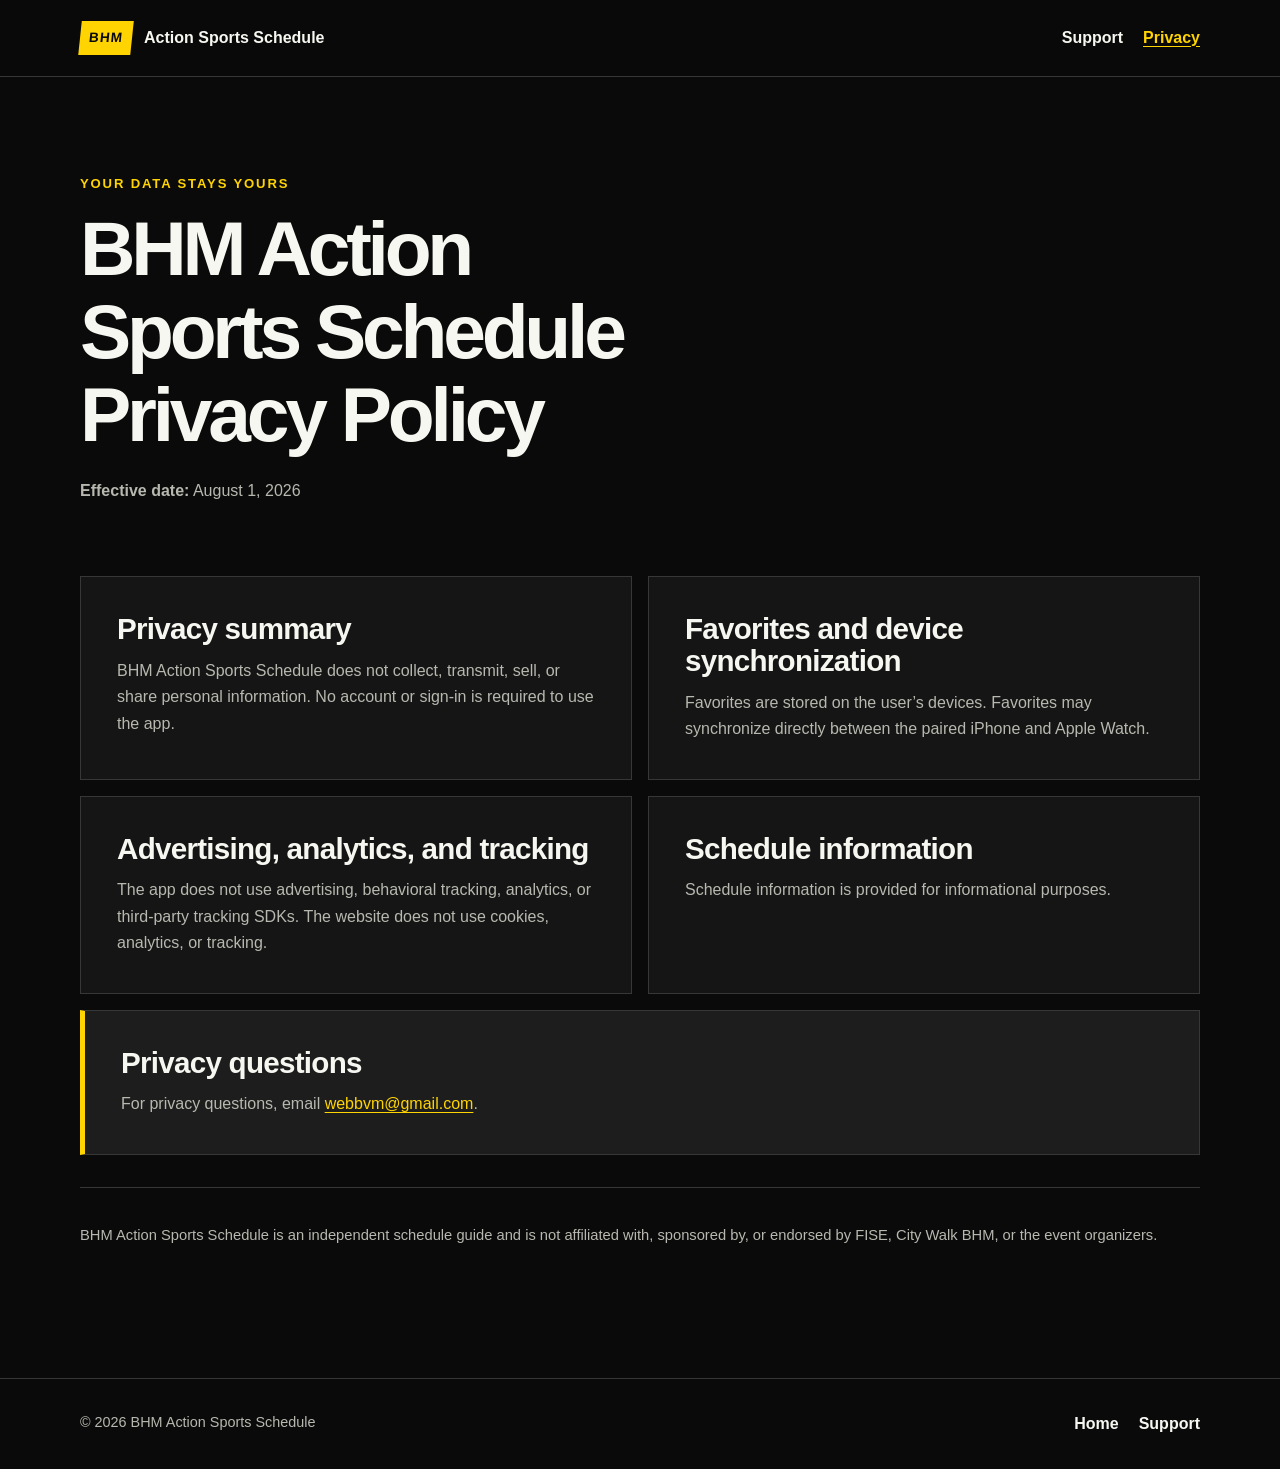
==== privacy/index.html @ 21fb8dbb "Publish support and privacy website" ====
<!doctype html>
<html lang="en">
<head>
  <meta charset="utf-8">
  <meta name="viewport" content="width=device-width, initial-scale=1">
  <meta name="description" content="Privacy policy for the BHM Action Sports Schedule iPhone and Apple Watch app, effective August 1, 2026.">
  <meta name="theme-color" content="#0a0a0a">
  <title>BHM Action Sports Schedule Privacy Policy</title>
  <link rel="stylesheet" href="../styles.css">
</head>
<body>
  <header class="site-header">
    <div class="shell header-inner">
      <a class="brand" href="../">
        <span class="brand-mark" aria-hidden="true">BHM</span>
        <span>Action Sports Schedule</span>
      </a>
      <nav aria-label="Primary navigation">
        <a href="../support/">Support</a>
        <a href="./" aria-current="page">Privacy</a>
      </nav>
    </div>
  </header>

  <main class="shell page-content">
    <header class="page-heading">
      <p class="eyebrow">Your data stays yours</p>
      <h1>BHM Action Sports Schedule Privacy Policy</h1>
      <p class="effective-date"><strong>Effective date:</strong> <time datetime="2026-08-01">August 1, 2026</time></p>
    </header>

    <div class="policy-layout">
      <section class="content-card" aria-labelledby="privacy-summary-title">
        <h2 id="privacy-summary-title">Privacy summary</h2>
        <p>BHM Action Sports Schedule does not collect, transmit, sell, or share personal information. No account or sign-in is required to use the app.</p>
      </section>

      <section class="content-card" aria-labelledby="favorites-title">
        <h2 id="favorites-title">Favorites and device synchronization</h2>
        <p>Favorites are stored on the user&rsquo;s devices. Favorites may synchronize directly between the paired iPhone and Apple Watch.</p>
      </section>

      <section class="content-card" aria-labelledby="tracking-title">
        <h2 id="tracking-title">Advertising, analytics, and tracking</h2>
        <p>The app does not use advertising, behavioral tracking, analytics, or third-party tracking SDKs. The website does not use cookies, analytics, or tracking.</p>
      </section>

      <section class="content-card" aria-labelledby="schedule-title">
        <h2 id="schedule-title">Schedule information</h2>
        <p>Schedule information is provided for informational purposes.</p>
      </section>

      <section class="content-card accent-card" aria-labelledby="privacy-contact-title">
        <h2 id="privacy-contact-title">Privacy questions</h2>
        <p>For privacy questions, email <a href="mailto:webbvm@gmail.com">webbvm@gmail.com</a>.</p>
      </section>
    </div>

    <aside class="disclaimer" aria-label="Independent app disclaimer">
      <p>BHM Action Sports Schedule is an independent schedule guide and is not affiliated with, sponsored by, or endorsed by FISE, City Walk BHM, or the event organizers.</p>
    </aside>
  </main>

  <footer class="site-footer">
    <div class="shell footer-inner">
      <p>&copy; 2026 BHM Action Sports Schedule</p>
      <nav aria-label="Footer navigation">
        <a href="../">Home</a>
        <a href="../support/">Support</a>
      </nav>
    </div>
  </footer>
</body>
</html>
---- styles.css ----
:root {
  color-scheme: dark;
  --black: #0a0a0a;
  --surface: #151515;
  --surface-raised: #1d1d1d;
  --white: #f7f7f2;
  --muted: #b8b8b0;
  --yellow: #ffd400;
  --yellow-soft: #ffe766;
  --border: #373737;
  --max-width: 70rem;
}

* {
  box-sizing: border-box;
}

html {
  font-size: 100%;
  scroll-behavior: smooth;
}

body {
  min-height: 100vh;
  margin: 0;
  background: var(--black);
  color: var(--white);
  font-family: -apple-system, BlinkMacSystemFont, "Segoe UI", Helvetica, Arial, sans-serif;
  font-size: 1rem;
  line-height: 1.65;
}

a {
  color: var(--yellow);
  text-underline-offset: 0.2em;
}

a:hover {
  color: var(--yellow-soft);
}

a:focus-visible {
  outline: 0.2rem solid var(--yellow);
  outline-offset: 0.25rem;
  border-radius: 0.15rem;
}

.shell {
  width: min(calc(100% - 2rem), var(--max-width));
  margin-inline: auto;
}

.site-header {
  border-bottom: 1px solid var(--border);
  background: rgba(10, 10, 10, 0.96);
}

.header-inner,
.footer-inner {
  display: flex;
  align-items: center;
  justify-content: space-between;
  gap: 1.5rem;
}

.header-inner {
  min-height: 4.75rem;
}

.brand {
  display: inline-flex;
  align-items: center;
  gap: 0.75rem;
  color: var(--white);
  font-weight: 750;
  line-height: 1.2;
  text-decoration: none;
}

.brand:hover {
  color: var(--white);
}

.brand-mark {
  display: inline-grid;
  min-width: 3.25rem;
  min-height: 2.15rem;
  place-items: center;
  padding: 0.2rem 0.5rem;
  background: var(--yellow);
  color: var(--black);
  font-size: 0.85rem;
  font-weight: 900;
  letter-spacing: 0.08em;
  transform: skew(-6deg);
}

nav {
  display: flex;
  flex-wrap: wrap;
  gap: 0.35rem 1.25rem;
}

nav a {
  color: var(--white);
  font-weight: 700;
  text-decoration-color: transparent;
}

nav a:hover,
nav a[aria-current="page"] {
  color: var(--yellow);
  text-decoration-color: currentColor;
}

.hero {
  padding-block: clamp(4.5rem, 12vw, 9rem) clamp(3.5rem, 8vw, 6rem);
}

.eyebrow {
  margin: 0 0 0.8rem;
  color: var(--yellow);
  font-size: 0.82rem;
  font-weight: 850;
  letter-spacing: 0.14em;
  text-transform: uppercase;
}

h1,
h2,
p {
  overflow-wrap: break-word;
}

h1,
h2 {
  margin-top: 0;
  line-height: 1.08;
}

h1 {
  max-width: 13ch;
  margin-bottom: 1.35rem;
  font-size: clamp(2.7rem, 9vw, 6rem);
  letter-spacing: -0.055em;
}

h2 {
  margin-bottom: 0.8rem;
  font-size: clamp(1.35rem, 3vw, 1.85rem);
  letter-spacing: -0.025em;
}

.lede {
  max-width: 47rem;
  margin: 0;
  color: var(--muted);
  font-size: clamp(1.1rem, 2.4vw, 1.35rem);
}

.actions {
  display: flex;
  flex-wrap: wrap;
  gap: 0.85rem;
  margin-top: 2.25rem;
}

.button {
  display: inline-flex;
  min-height: 3rem;
  align-items: center;
  justify-content: center;
  padding: 0.65rem 1.15rem;
  border: 2px solid var(--yellow);
  font-weight: 800;
  text-decoration: none;
}

.button-primary {
  background: var(--yellow);
  color: var(--black);
}

.button-primary:hover {
  background: var(--yellow-soft);
  color: var(--black);
}

.button-secondary {
  color: var(--yellow);
}

.button-secondary:hover {
  border-color: var(--yellow-soft);
  color: var(--yellow-soft);
}

.card-grid {
  display: grid;
  grid-template-columns: repeat(3, 1fr);
  gap: 1rem;
  padding-bottom: clamp(4rem, 9vw, 7rem);
}

.card,
.content-card {
  border: 1px solid var(--border);
  background: var(--surface);
}

.card {
  min-height: 15rem;
  padding: clamp(1.25rem, 3vw, 2rem);
}

.card p:last-child,
.content-card p:last-child {
  margin-bottom: 0;
  color: var(--muted);
}

.card-number {
  margin: 0 0 2.5rem;
  color: var(--yellow);
  font-weight: 900;
  letter-spacing: 0.08em;
}

.page-content {
  padding-block: clamp(3.5rem, 8vw, 6rem);
}

.page-heading {
  margin-bottom: clamp(2.5rem, 6vw, 4.5rem);
}

.page-heading h1 {
  font-size: clamp(2.4rem, 7vw, 4.8rem);
}

.effective-date {
  margin: 0;
  color: var(--muted);
}

.content-card {
  margin-bottom: 1rem;
  padding: clamp(1.3rem, 4vw, 2.25rem);
}

.content-card > p:first-of-type {
  margin-top: 0;
}

.accent-card {
  border-left: 0.35rem solid var(--yellow);
  background: var(--surface-raised);
}

.checklist {
  margin: 1.25rem 0 0;
  padding: 0;
  list-style: none;
}

.checklist li {
  position: relative;
  padding: 0.7rem 0 0.7rem 2rem;
  border-top: 1px solid var(--border);
}

.checklist li::before {
  position: absolute;
  left: 0.25rem;
  color: var(--yellow);
  content: "✓";
  font-weight: 900;
}

.policy-layout {
  display: grid;
  grid-template-columns: repeat(2, minmax(0, 1fr));
  gap: 1rem;
}

.policy-layout .content-card {
  margin: 0;
}

.policy-layout .accent-card {
  grid-column: 1 / -1;
}

.disclaimer {
  margin-top: 2rem;
  padding: 1.25rem 0;
  border-top: 1px solid var(--border);
  color: var(--muted);
  font-size: 0.92rem;
}

.site-footer {
  padding-block: 2rem;
  border-top: 1px solid var(--border);
}

.footer-inner {
  align-items: flex-start;
}

.footer-inner > p {
  max-width: 47rem;
  margin: 0;
  color: var(--muted);
  font-size: 0.9rem;
}

@media (max-width: 48rem) {
  .header-inner,
  .footer-inner {
    align-items: flex-start;
    flex-direction: column;
  }

  .header-inner {
    padding-block: 1rem;
  }

  .card-grid,
  .policy-layout {
    grid-template-columns: 1fr;
  }

  .policy-layout .accent-card {
    grid-column: auto;
  }
}

@media (prefers-reduced-motion: reduce) {
  html {
    scroll-behavior: auto;
  }
}
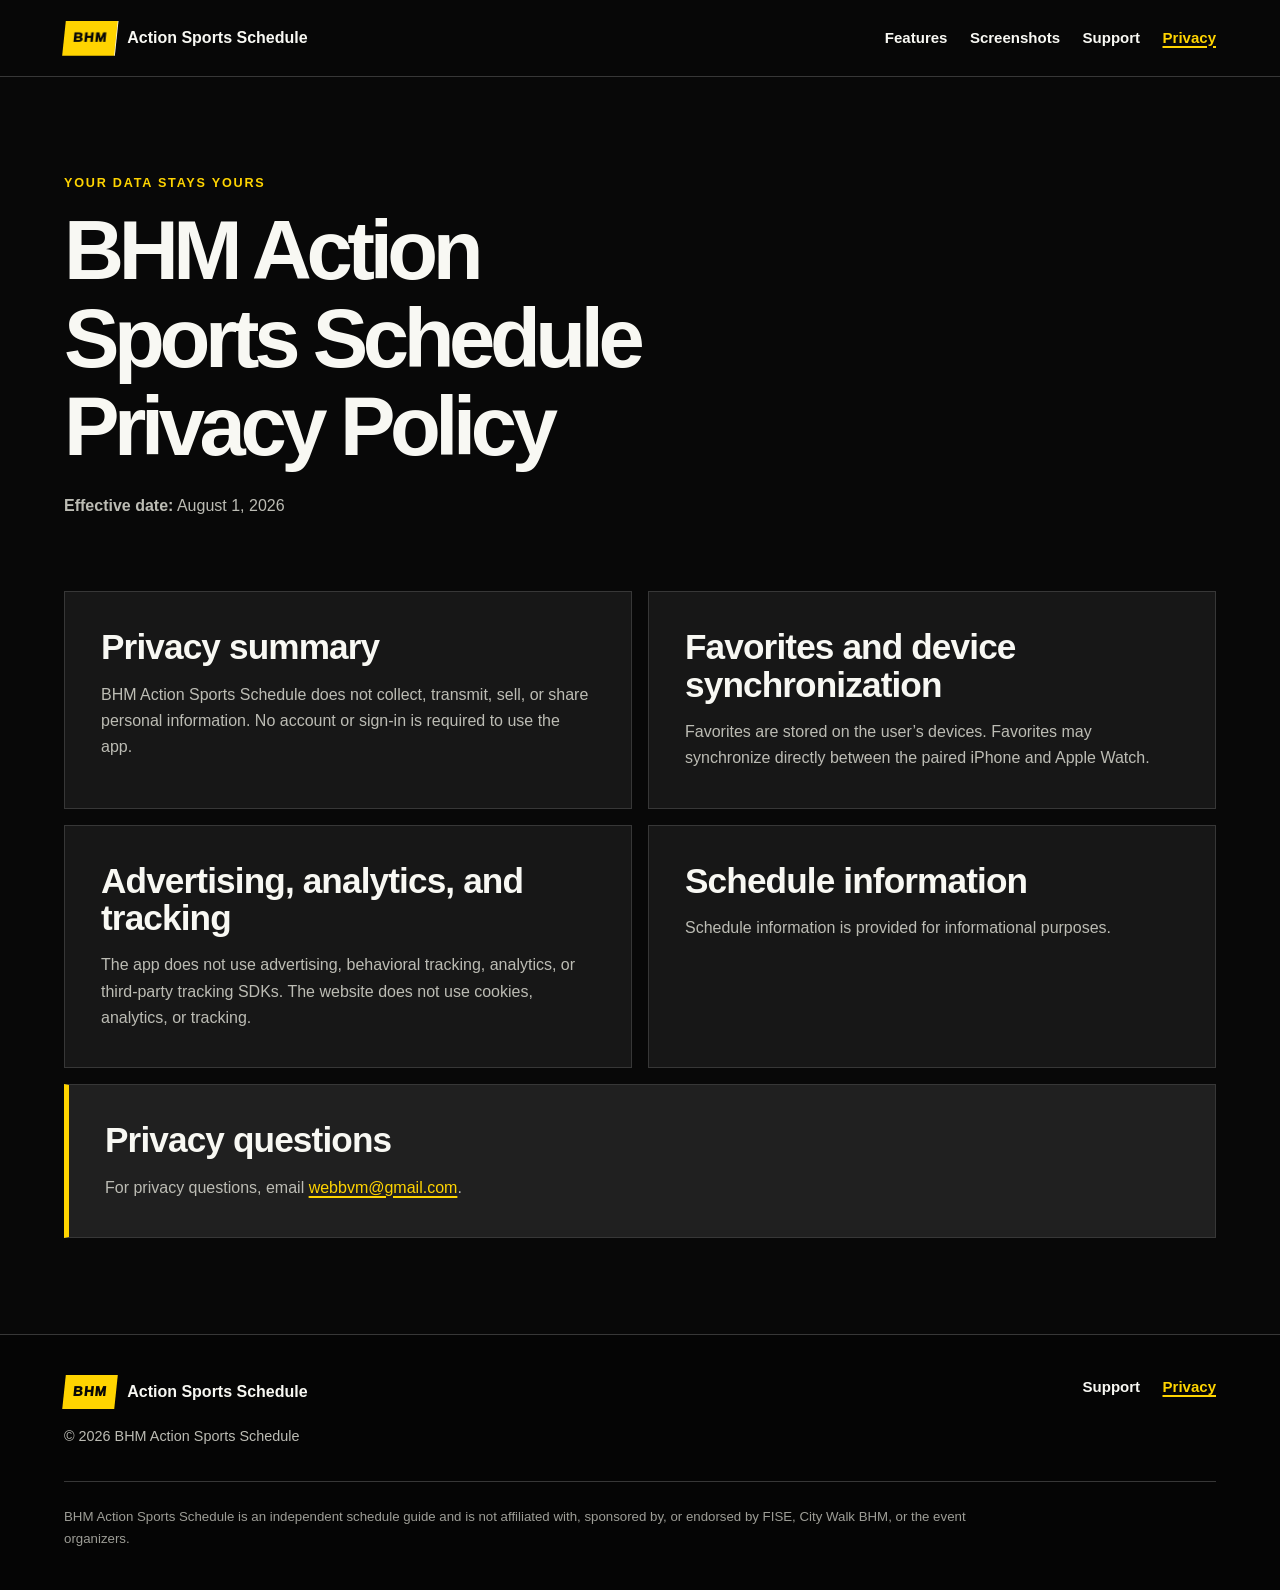
==== commit 2b218f08: "Build BHM app launch landing page" ====
--- a/privacy/index.html
+++ b/privacy/index.html
@@ -4,25 +4,40 @@
   <meta charset="utf-8">
   <meta name="viewport" content="width=device-width, initial-scale=1">
   <meta name="description" content="Privacy policy for the BHM Action Sports Schedule iPhone and Apple Watch app, effective August 1, 2026.">
-  <meta name="theme-color" content="#0a0a0a">
+  <meta name="theme-color" content="#ffd400">
+  <link rel="canonical" href="https://212hog.github.io/bhm-action-sports-schedule-pages/privacy/">
   <title>BHM Action Sports Schedule Privacy Policy</title>
+  <link rel="icon" href="../assets/site-icon.svg" type="image/svg+xml">
   <link rel="stylesheet" href="../styles.css">
 </head>
 <body>
+  <a class="skip-link" href="#main-content">Skip to main content</a>
+
   <header class="site-header">
     <div class="shell header-inner">
-      <a class="brand" href="../">
+      <a class="brand" href="../" aria-label="BHM Action Sports Schedule home">
         <span class="brand-mark" aria-hidden="true">BHM</span>
-        <span>Action Sports Schedule</span>
+        <span class="brand-name">Action Sports Schedule</span>
       </a>
-      <nav aria-label="Primary navigation">
+      <nav class="desktop-nav" aria-label="Primary navigation">
+        <a href="../#features">Features</a>
+        <a href="../#screenshots">Screenshots</a>
         <a href="../support/">Support</a>
         <a href="./" aria-current="page">Privacy</a>
       </nav>
+      <details class="mobile-nav">
+        <summary>Menu</summary>
+        <nav aria-label="Mobile navigation">
+          <a href="../#features">Features</a>
+          <a href="../#screenshots">Screenshots</a>
+          <a href="../support/">Support</a>
+          <a href="./" aria-current="page">Privacy</a>
+        </nav>
+      </details>
     </div>
   </header>
 
-  <main class="shell page-content">
+  <main class="shell page-content" id="main-content">
     <header class="page-heading">
       <p class="eyebrow">Your data stays yours</p>
       <h1>BHM Action Sports Schedule Privacy Policy</h1>
@@ -55,19 +70,24 @@
         <p>For privacy questions, email <a href="mailto:webbvm@gmail.com">webbvm@gmail.com</a>.</p>
       </section>
     </div>
-
-    <aside class="disclaimer" aria-label="Independent app disclaimer">
-      <p>BHM Action Sports Schedule is an independent schedule guide and is not affiliated with, sponsored by, or endorsed by FISE, City Walk BHM, or the event organizers.</p>
-    </aside>
   </main>
 
   <footer class="site-footer">
     <div class="shell footer-inner">
-      <p>&copy; 2026 BHM Action Sports Schedule</p>
+      <div>
+        <a class="brand footer-brand" href="../" aria-label="BHM Action Sports Schedule home">
+          <span class="brand-mark" aria-hidden="true">BHM</span>
+          <span class="brand-name">Action Sports Schedule</span>
+        </a>
+        <p class="copyright">&copy; 2026 BHM Action Sports Schedule</p>
+      </div>
       <nav aria-label="Footer navigation">
-        <a href="../">Home</a>
         <a href="../support/">Support</a>
+        <a href="./" aria-current="page">Privacy</a>
       </nav>
+    </div>
+    <div class="shell footer-legal">
+      <p>BHM Action Sports Schedule is an independent schedule guide and is not affiliated with, sponsored by, or endorsed by FISE, City Walk BHM, or the event organizers.</p>
     </div>
   </footer>
 </body>
--- a/styles.css
+++ b/styles.css
@@ -1,14 +1,18 @@
 :root {
   color-scheme: dark;
-  --black: #0a0a0a;
-  --surface: #151515;
-  --surface-raised: #1d1d1d;
-  --white: #f7f7f2;
-  --muted: #b8b8b0;
+  --black: #080808;
+  --black-soft: #101010;
+  --surface: #171717;
+  --surface-raised: #202020;
+  --white: #f8f8f3;
+  --muted: #bcbcb4;
   --yellow: #ffd400;
-  --yellow-soft: #ffe766;
+  --yellow-soft: #ffe45c;
+  --yellow-deep: #e6bd00;
   --border: #373737;
-  --max-width: 70rem;
+  --border-strong: #525252;
+  --max-width: 72rem;
+  --wide-width: 80rem;
 }
 
 * {
@@ -18,41 +22,77 @@
 html {
   font-size: 100%;
   scroll-behavior: smooth;
+  scroll-padding-top: 6rem;
 }
 
 body {
+  min-width: 20rem;
   min-height: 100vh;
   margin: 0;
+  overflow-x: hidden;
   background: var(--black);
   color: var(--white);
   font-family: -apple-system, BlinkMacSystemFont, "Segoe UI", Helvetica, Arial, sans-serif;
   font-size: 1rem;
   line-height: 1.65;
+  text-rendering: optimizeLegibility;
+}
+
+img {
+  display: block;
+  max-width: 100%;
+  height: auto;
 }
 
 a {
   color: var(--yellow);
   text-underline-offset: 0.2em;
+  text-decoration-thickness: 0.1em;
 }
 
 a:hover {
   color: var(--yellow-soft);
 }
 
-a:focus-visible {
+a:focus-visible,
+summary:focus-visible {
   outline: 0.2rem solid var(--yellow);
   outline-offset: 0.25rem;
   border-radius: 0.15rem;
 }
 
+.skip-link {
+  position: fixed;
+  z-index: 1000;
+  top: 0.75rem;
+  left: 0.75rem;
+  padding: 0.65rem 1rem;
+  background: var(--yellow);
+  color: var(--black);
+  font-weight: 850;
+  transform: translateY(-200%);
+}
+
+.skip-link:focus {
+  color: var(--black);
+  transform: translateY(0);
+}
+
 .shell {
   width: min(calc(100% - 2rem), var(--max-width));
   margin-inline: auto;
 }
 
+.shell-wide {
+  width: min(calc(100% - 2rem), var(--wide-width));
+}
+
 .site-header {
+  position: sticky;
+  z-index: 100;
+  top: 0;
   border-bottom: 1px solid var(--border);
-  background: rgba(10, 10, 10, 0.96);
+  background: rgba(8, 8, 8, 0.96);
 }
 
 .header-inner,
@@ -64,16 +104,18 @@
 }
 
 .header-inner {
+  position: relative;
   min-height: 4.75rem;
 }
 
 .brand {
   display: inline-flex;
+  min-width: 0;
   align-items: center;
-  gap: 0.75rem;
+  gap: 0.7rem;
   color: var(--white);
-  font-weight: 750;
-  line-height: 1.2;
+  font-weight: 800;
+  line-height: 1.15;
   text-decoration: none;
 }
 
@@ -85,25 +127,33 @@
   display: inline-grid;
   min-width: 3.25rem;
   min-height: 2.15rem;
+  flex: 0 0 auto;
   place-items: center;
   padding: 0.2rem 0.5rem;
   background: var(--yellow);
   color: var(--black);
   font-size: 0.85rem;
-  font-weight: 900;
+  font-weight: 950;
   letter-spacing: 0.08em;
   transform: skew(-6deg);
 }
 
-nav {
+.brand-name {
+  max-width: 12rem;
+}
+
+.desktop-nav,
+.footer-inner nav {
   display: flex;
   flex-wrap: wrap;
-  gap: 0.35rem 1.25rem;
+  align-items: center;
+  gap: 0.35rem 1.4rem;
 }
 
 nav a {
   color: var(--white);
-  font-weight: 700;
+  font-size: 0.94rem;
+  font-weight: 750;
   text-decoration-color: transparent;
 }
 
@@ -113,66 +163,163 @@
   text-decoration-color: currentColor;
 }
 
-.hero {
-  padding-block: clamp(4.5rem, 12vw, 9rem) clamp(3.5rem, 8vw, 6rem);
+.desktop-nav {
+  display: none;
+}
+
+.mobile-nav summary {
+  min-width: 4.25rem;
+  padding: 0.45rem 0.7rem;
+  border: 1px solid var(--border-strong);
+  color: var(--white);
+  cursor: pointer;
+  font-size: 0.88rem;
+  font-weight: 800;
+  list-style: none;
+  text-align: center;
+}
+
+.mobile-nav summary::-webkit-details-marker {
+  display: none;
+}
+
+.mobile-nav[open] summary {
+  border-color: var(--yellow);
+  color: var(--yellow);
+}
+
+.mobile-nav nav {
+  position: absolute;
+  top: calc(100% - 0.35rem);
+  right: 0;
+  display: grid;
+  width: min(18rem, calc(100vw - 2rem));
+  padding: 0.55rem;
+  border: 1px solid var(--border-strong);
+  background: var(--surface-raised);
+  box-shadow: 0 1.2rem 2.5rem rgba(0, 0, 0, 0.5);
+}
+
+.mobile-nav nav a {
+  padding: 0.7rem 0.75rem;
+}
+
+.hero-section {
+  position: relative;
+  overflow: hidden;
+  padding-block: clamp(3.2rem, 8vw, 7rem);
+}
+
+.hero-section::before {
+  position: absolute;
+  z-index: -1;
+  top: -10rem;
+  right: -11rem;
+  width: 28rem;
+  height: 28rem;
+  border: 5rem solid rgba(255, 212, 0, 0.06);
+  border-radius: 50%;
+  content: "";
+}
+
+.hero-layout {
+  display: grid;
+  gap: clamp(2.5rem, 6vw, 5rem);
+  align-items: center;
+}
+
+.status-pill {
+  display: inline-flex;
+  align-items: center;
+  gap: 0.55rem;
+  margin: 0 0 1.5rem;
+  padding: 0.35rem 0.7rem;
+  border: 1px solid #6c5b00;
+  background: rgba(255, 212, 0, 0.08);
+  color: var(--yellow-soft);
+  font-size: 0.78rem;
+  font-weight: 800;
+  letter-spacing: 0.02em;
+}
+
+.status-pill span {
+  width: 0.55rem;
+  height: 0.55rem;
+  border-radius: 50%;
+  background: var(--yellow);
+  box-shadow: 0 0 0 0.25rem rgba(255, 212, 0, 0.12);
 }
 
 .eyebrow {
   margin: 0 0 0.8rem;
   color: var(--yellow);
-  font-size: 0.82rem;
-  font-weight: 850;
+  font-size: 0.79rem;
+  font-weight: 900;
   letter-spacing: 0.14em;
   text-transform: uppercase;
 }
 
+.eyebrow-dark {
+  color: #3b3100;
+}
+
 h1,
 h2,
+h3,
 p {
   overflow-wrap: break-word;
 }
 
 h1,
+h2,
+h3 {
+  margin-top: 0;
+  line-height: 1.06;
+}
+
+h1 {
+  max-width: 11ch;
+  margin-bottom: 1.35rem;
+  font-size: clamp(3rem, 13vw, 6.6rem);
+  letter-spacing: -0.065em;
+}
+
 h2 {
-  margin-top: 0;
-  line-height: 1.08;
-}
-
-h1 {
-  max-width: 13ch;
-  margin-bottom: 1.35rem;
-  font-size: clamp(2.7rem, 9vw, 6rem);
-  letter-spacing: -0.055em;
-}
-
-h2 {
-  margin-bottom: 0.8rem;
-  font-size: clamp(1.35rem, 3vw, 1.85rem);
+  margin-bottom: 1rem;
+  font-size: clamp(2.2rem, 7vw, 4.4rem);
+  letter-spacing: -0.05em;
+}
+
+h3 {
+  margin-bottom: 0.65rem;
+  font-size: clamp(1.25rem, 3vw, 1.55rem);
   letter-spacing: -0.025em;
 }
 
 .lede {
-  max-width: 47rem;
+  max-width: 42rem;
   margin: 0;
   color: var(--muted);
-  font-size: clamp(1.1rem, 2.4vw, 1.35rem);
+  font-size: clamp(1.08rem, 2.4vw, 1.3rem);
 }
 
 .actions {
   display: flex;
   flex-wrap: wrap;
   gap: 0.85rem;
-  margin-top: 2.25rem;
+  margin-top: 2rem;
 }
 
 .button {
   display: inline-flex;
-  min-height: 3rem;
+  min-height: 3.2rem;
   align-items: center;
   justify-content: center;
-  padding: 0.65rem 1.15rem;
+  padding: 0.7rem 1.1rem;
   border: 2px solid var(--yellow);
-  font-weight: 800;
+  font-weight: 850;
+  line-height: 1.25;
+  text-align: center;
   text-decoration: none;
 }
 
@@ -195,35 +342,389 @@
   color: var(--yellow-soft);
 }
 
-.card-grid {
-  display: grid;
-  grid-template-columns: repeat(3, 1fr);
+.button-disabled {
+  border-color: #6d6d66;
+  background: #2a2a28;
+  color: #bdbdb5;
+  cursor: not-allowed;
+}
+
+.hero-note {
+  margin: 1.2rem 0 0;
+  color: #989890;
+  font-size: 0.9rem;
+  font-weight: 650;
+}
+
+.hero-visual {
+  position: relative;
+  padding: 0.55rem;
+  border: 1px solid var(--border-strong);
+  background: var(--surface);
+  box-shadow: 1rem 1rem 0 var(--yellow);
+  transform: rotate(0.7deg);
+}
+
+.hero-visual picture,
+.hero-visual img {
+  width: 100%;
+}
+
+.hero-visual img {
+  aspect-ratio: 1672 / 941;
+  object-fit: contain;
+}
+
+.image-tag {
+  position: absolute;
+  z-index: 1;
+  right: -0.35rem;
+  bottom: 1.4rem;
+  padding: 0.4rem 0.7rem;
+  background: var(--yellow);
+  color: var(--black);
+  font-size: 0.72rem;
+  font-weight: 950;
+  letter-spacing: 0.08em;
+  text-transform: uppercase;
+}
+
+.section {
+  padding-block: clamp(4.5rem, 10vw, 8rem);
+}
+
+.section-dark {
+  border-block: 1px solid var(--border);
+  background: var(--black-soft);
+}
+
+.section-heading {
+  max-width: 46rem;
+  margin-bottom: clamp(2.5rem, 6vw, 4.25rem);
+}
+
+.section-heading > p:not(.eyebrow) {
+  max-width: 38rem;
+  margin-bottom: 0;
+  color: var(--muted);
+  font-size: 1.1rem;
+}
+
+.section-heading-centered {
+  margin-inline: auto;
+  text-align: center;
+}
+
+.section-heading-centered > p:not(.eyebrow) {
+  margin-inline: auto;
+}
+
+.feature-grid {
+  display: grid;
   gap: 1rem;
-  padding-bottom: clamp(4rem, 9vw, 7rem);
-}
-
-.card,
-.content-card {
+}
+
+.feature-card {
+  position: relative;
+  min-height: 15rem;
+  padding: 1.5rem;
+  overflow: hidden;
   border: 1px solid var(--border);
   background: var(--surface);
 }
 
-.card {
-  min-height: 15rem;
-  padding: clamp(1.25rem, 3vw, 2rem);
-}
-
-.card p:last-child,
-.content-card p:last-child {
+.feature-card::after {
+  position: absolute;
+  right: -2rem;
+  bottom: -3.5rem;
+  width: 8rem;
+  height: 8rem;
+  border: 1.5rem solid rgba(255, 212, 0, 0.06);
+  border-radius: 50%;
+  content: "";
+}
+
+.feature-card h3,
+.feature-card p {
+  position: relative;
+  z-index: 1;
+}
+
+.feature-card p {
   margin-bottom: 0;
   color: var(--muted);
 }
 
-.card-number {
-  margin: 0 0 2.5rem;
+.feature-number {
+  display: block;
+  margin-bottom: 2.5rem;
   color: var(--yellow);
+  font-size: 0.78rem;
+  font-weight: 950;
+  letter-spacing: 0.12em;
+}
+
+.screenshots-section {
+  background: linear-gradient(180deg, var(--black) 0%, #11100b 100%);
+}
+
+.screenshot-grid {
+  display: grid;
+  grid-template-columns: repeat(auto-fit, minmax(min(100%, 19rem), 1fr));
+  gap: clamp(2.5rem, 5vw, 4rem) 1.5rem;
+  align-items: start;
+}
+
+.screenshot-card {
+  width: 100%;
+  max-width: 23.5rem;
+  margin: 0 auto;
+}
+
+.device-frame {
+  position: relative;
+  padding: 0.72rem;
+  border: 1px solid #555;
+  border-radius: 3rem;
+  background: linear-gradient(145deg, #3b3b3b, #151515 28%, #080808 72%, #333);
+  box-shadow: 0 1.5rem 3.5rem rgba(0, 0, 0, 0.42);
+}
+
+.device-frame::after {
+  position: absolute;
+  inset: 0.35rem;
+  border: 1px solid rgba(255, 255, 255, 0.12);
+  border-radius: 2.65rem;
+  content: "";
+  pointer-events: none;
+}
+
+.device-frame picture,
+.device-frame img {
+  width: 100%;
+}
+
+.device-frame img {
+  aspect-ratio: 1284 / 2778;
+  border-radius: 2.28rem;
+  object-fit: contain;
+}
+
+.device-speaker {
+  position: absolute;
+  z-index: 2;
+  top: 1.13rem;
+  left: 50%;
+  width: 27%;
+  height: 1.15rem;
+  border-radius: 1rem;
+  background: #090909;
+  transform: translateX(-50%);
+}
+
+.screenshot-card figcaption {
+  display: grid;
+  gap: 0.2rem;
+  padding: 1.25rem 0.5rem 0;
+  text-align: center;
+}
+
+.screenshot-card figcaption strong {
+  font-size: 1.08rem;
+}
+
+.screenshot-card figcaption span {
+  color: var(--muted);
+  font-size: 0.92rem;
+}
+
+.watch-section {
+  border-block: 1px solid var(--border);
+  background: var(--surface);
+}
+
+.watch-layout {
+  display: grid;
+  gap: clamp(3rem, 8vw, 7rem);
+  align-items: center;
+}
+
+.watch-copy p:not(.eyebrow) {
+  max-width: 42rem;
+  color: var(--muted);
+  font-size: 1.08rem;
+}
+
+.sync-visual {
+  display: grid;
+  grid-template-columns: minmax(0, 1fr) auto minmax(0, 1fr);
+  gap: clamp(0.55rem, 3vw, 1.5rem);
+  align-items: center;
+}
+
+.sync-device {
+  display: grid;
+  min-height: 13rem;
+  place-items: center;
+  align-content: center;
+  padding: 1rem;
+  border: 2px solid var(--border-strong);
+  background: var(--black);
+  text-align: center;
+}
+
+.sync-phone {
+  border-radius: 2.3rem;
+}
+
+.sync-watch {
+  border-radius: 3.8rem;
+}
+
+.sync-device > span,
+.sync-device small {
+  color: var(--muted);
+  font-size: 0.74rem;
+  font-weight: 750;
+}
+
+.sync-device strong {
+  color: var(--yellow);
+  font-size: 3.5rem;
+  line-height: 1.2;
+}
+
+.sync-arrow {
+  display: grid;
+  place-items: center;
+  color: var(--yellow);
+  font-size: clamp(1.6rem, 4vw, 2.5rem);
   font-weight: 900;
-  letter-spacing: 0.08em;
+}
+
+.sync-arrow span {
+  color: var(--muted);
+  font-size: 0.62rem;
+  letter-spacing: 0.09em;
+  text-transform: uppercase;
+}
+
+.coverage-section {
+  padding-block: clamp(4rem, 9vw, 7rem);
+  background: var(--yellow);
+  color: var(--black);
+}
+
+.coverage-layout {
+  display: grid;
+  gap: 2rem;
+  align-items: center;
+}
+
+.coverage-layout h2 {
+  max-width: 13ch;
+}
+
+.coverage-layout > div > p:last-child {
+  max-width: 44rem;
+  margin-bottom: 0;
+  font-size: 1.08rem;
+}
+
+.coverage-date {
+  display: grid;
+  justify-items: start;
+  margin: 0;
+  font-weight: 900;
+  line-height: 0.9;
+  text-transform: uppercase;
+}
+
+.coverage-date strong {
+  font-size: clamp(4.8rem, 18vw, 9rem);
+  letter-spacing: -0.08em;
+}
+
+.coverage-date span {
+  font-size: clamp(1rem, 3vw, 1.4rem);
+  letter-spacing: 0.16em;
+}
+
+.privacy-section {
+  background: var(--black-soft);
+}
+
+.privacy-layout {
+  display: grid;
+  gap: clamp(2.5rem, 7vw, 6rem);
+  align-items: start;
+}
+
+.text-link {
+  display: inline-block;
+  margin-top: 1.5rem;
+  font-weight: 850;
+}
+
+.privacy-list {
+  margin: 0;
+  padding: 0;
+  border-top: 1px solid var(--border);
+  list-style: none;
+}
+
+.privacy-list li {
+  display: grid;
+  gap: 0.25rem;
+  padding: 1.25rem 0;
+  border-bottom: 1px solid var(--border);
+}
+
+.privacy-list li::before {
+  color: var(--yellow);
+  content: "✓";
+  font-weight: 950;
+}
+
+.privacy-list strong {
+  font-size: 1.08rem;
+}
+
+.privacy-list span {
+  color: var(--muted);
+}
+
+.support-callout {
+  padding-block: clamp(3.5rem, 8vw, 6rem);
+  border-top: 1px solid var(--border);
+  background: var(--black);
+}
+
+.support-callout-inner {
+  display: grid;
+  gap: 2rem;
+  align-items: center;
+}
+
+.support-callout h2 {
+  font-size: clamp(2.1rem, 6vw, 3.8rem);
+}
+
+.support-callout p:last-child {
+  max-width: 38rem;
+  margin-bottom: 0;
+  color: var(--muted);
+}
+
+.support-actions {
+  display: flex;
+  flex-direction: column;
+  gap: 1rem;
+  align-items: flex-start;
+}
+
+.email-link {
+  font-weight: 800;
 }
 
 .page-content {
@@ -231,11 +732,13 @@
 }
 
 .page-heading {
+  max-width: 52rem;
   margin-bottom: clamp(2.5rem, 6vw, 4.5rem);
 }
 
 .page-heading h1 {
-  font-size: clamp(2.4rem, 7vw, 4.8rem);
+  max-width: 14ch;
+  font-size: clamp(2.6rem, 9vw, 5.2rem);
 }
 
 .effective-date {
@@ -246,10 +749,22 @@
 .content-card {
   margin-bottom: 1rem;
   padding: clamp(1.3rem, 4vw, 2.25rem);
+  border: 1px solid var(--border);
+  background: var(--surface);
+}
+
+.content-card h2 {
+  font-size: clamp(1.55rem, 4vw, 2.2rem);
+  letter-spacing: -0.025em;
 }
 
 .content-card > p:first-of-type {
   margin-top: 0;
+}
+
+.content-card p:last-child {
+  margin-bottom: 0;
+  color: var(--muted);
 }
 
 .accent-card {
@@ -279,7 +794,6 @@
 
 .policy-layout {
   display: grid;
-  grid-template-columns: repeat(2, minmax(0, 1fr));
   gap: 1rem;
 }
 
@@ -287,52 +801,150 @@
   margin: 0;
 }
 
-.policy-layout .accent-card {
-  grid-column: 1 / -1;
-}
-
-.disclaimer {
-  margin-top: 2rem;
-  padding: 1.25rem 0;
+.site-footer {
+  padding-block: 2.5rem;
   border-top: 1px solid var(--border);
-  color: var(--muted);
-  font-size: 0.92rem;
-}
-
-.site-footer {
-  padding-block: 2rem;
-  border-top: 1px solid var(--border);
+  background: #050505;
 }
 
 .footer-inner {
   align-items: flex-start;
 }
 
-.footer-inner > p {
-  max-width: 47rem;
+.footer-brand {
+  margin-bottom: 1rem;
+}
+
+.copyright {
   margin: 0;
   color: var(--muted);
   font-size: 0.9rem;
 }
 
-@media (max-width: 48rem) {
-  .header-inner,
+.footer-legal {
+  margin-top: 2rem;
+  padding-top: 1.5rem;
+  border-top: 1px solid var(--border);
+}
+
+.footer-legal p {
+  max-width: 60rem;
+  margin: 0;
+  color: #9d9d96;
+  font-size: 0.83rem;
+}
+
+@media (min-width: 36rem) {
+  .feature-grid,
+  .policy-layout {
+    grid-template-columns: repeat(2, minmax(0, 1fr));
+  }
+
+  .policy-layout .accent-card {
+    grid-column: 1 / -1;
+  }
+
+  .coverage-layout {
+    grid-template-columns: 0.8fr 1.2fr;
+  }
+}
+
+@media (min-width: 48rem) {
+  .support-callout-inner {
+    grid-template-columns: minmax(0, 1fr) auto;
+  }
+
+  .privacy-list li {
+    grid-template-columns: 1.5rem minmax(10rem, 0.7fr) minmax(0, 1fr);
+    gap: 1rem;
+    align-items: baseline;
+  }
+}
+
+@media (min-width: 55rem) {
+  .desktop-nav {
+    display: flex;
+  }
+
+  .mobile-nav {
+    display: none;
+  }
+
+  .footer-inner {
+    flex-direction: row;
+  }
+}
+
+@media (min-width: 60rem) {
+  .feature-grid {
+    grid-template-columns: repeat(3, minmax(0, 1fr));
+  }
+
+  .watch-layout,
+  .privacy-layout {
+    grid-template-columns: minmax(0, 0.9fr) minmax(30rem, 1.1fr);
+  }
+}
+
+@media (min-width: 62rem) {
+  .hero-section {
+    padding-block: clamp(3.75rem, 6vw, 5rem);
+  }
+
+  .hero-layout {
+    grid-template-columns: minmax(0, 0.9fr) minmax(31rem, 1.1fr);
+  }
+
+  .hero-copy {
+    padding-block: 1rem;
+  }
+
+  .hero-copy h1 {
+    max-width: none;
+    font-size: clamp(4.25rem, 6vw, 5rem);
+  }
+}
+
+@media (max-width: 54.99rem) {
   .footer-inner {
     align-items: flex-start;
     flex-direction: column;
   }
-
-  .header-inner {
-    padding-block: 1rem;
-  }
-
-  .card-grid,
-  .policy-layout {
+}
+
+@media (max-width: 32rem) {
+  .actions,
+  .actions .button,
+  .support-actions,
+  .support-actions .button {
+    width: 100%;
+  }
+
+  .sync-visual {
     grid-template-columns: 1fr;
   }
 
-  .policy-layout .accent-card {
-    grid-column: auto;
+  .sync-arrow {
+    grid-template-columns: auto auto;
+    gap: 0.5rem;
+    transform: rotate(90deg);
+  }
+
+  .sync-arrow span {
+    transform: rotate(-90deg);
+  }
+
+  .sync-device {
+    width: min(100%, 13rem);
+    min-height: 11rem;
+    margin-inline: auto;
+  }
+}
+
+@media (max-width: 25rem) {
+  .brand-name {
+    max-width: 8.5rem;
+    font-size: 0.88rem;
   }
 }
 
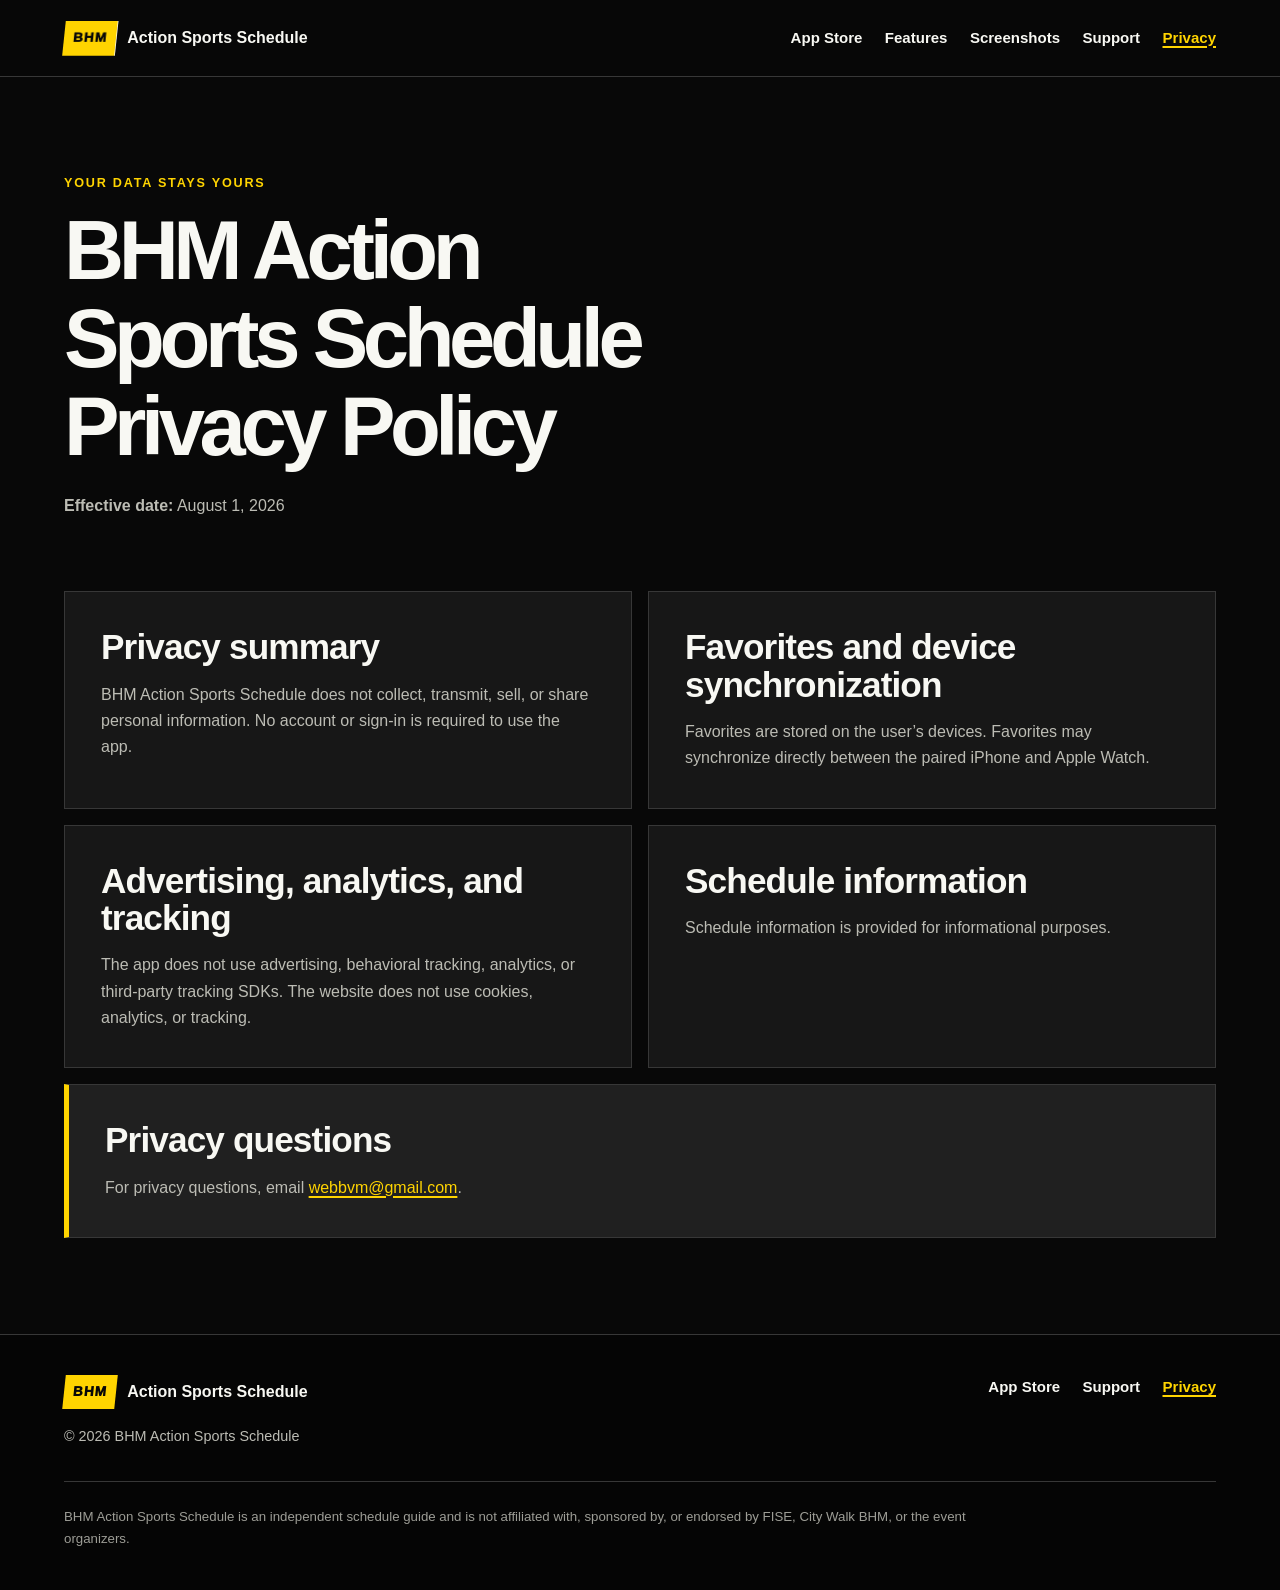
==== commit 31679842: "Publish BHM app App Store launch" ====
--- a/privacy/index.html
+++ b/privacy/index.html
@@ -1,4 +1,4 @@
-<!doctype html>
+<!DOCTYPE html>
 <html lang="en">
 <head>
   <meta charset="utf-8">
@@ -20,6 +20,7 @@
         <span class="brand-name">Action Sports Schedule</span>
       </a>
       <nav class="desktop-nav" aria-label="Primary navigation">
+        <a href="https://apps.apple.com/us/app/bhm-action-sports-schedule/id6797102752" aria-label="Download BHM Action Sports Schedule on the App Store">App Store</a>
         <a href="../#features">Features</a>
         <a href="../#screenshots">Screenshots</a>
         <a href="../support/">Support</a>
@@ -28,6 +29,7 @@
       <details class="mobile-nav">
         <summary>Menu</summary>
         <nav aria-label="Mobile navigation">
+          <a href="https://apps.apple.com/us/app/bhm-action-sports-schedule/id6797102752" aria-label="Download BHM Action Sports Schedule on the App Store">App Store</a>
           <a href="../#features">Features</a>
           <a href="../#screenshots">Screenshots</a>
           <a href="../support/">Support</a>
@@ -82,6 +84,7 @@
         <p class="copyright">&copy; 2026 BHM Action Sports Schedule</p>
       </div>
       <nav aria-label="Footer navigation">
+        <a href="https://apps.apple.com/us/app/bhm-action-sports-schedule/id6797102752" aria-label="Download BHM Action Sports Schedule on the App Store">App Store</a>
         <a href="../support/">Support</a>
         <a href="./" aria-current="page">Privacy</a>
       </nav>
--- a/styles.css
+++ b/styles.css
@@ -342,18 +342,36 @@
   color: var(--yellow-soft);
 }
 
-.button-disabled {
-  border-color: #6d6d66;
-  background: #2a2a28;
-  color: #bdbdb5;
-  cursor: not-allowed;
-}
-
 .hero-note {
   margin: 1.2rem 0 0;
   color: #989890;
   font-size: 0.9rem;
   font-weight: 650;
+}
+
+.download-qr {
+  display: grid;
+  max-width: 11.875rem;
+  gap: 0.65rem;
+  margin: 1.5rem 0 0;
+}
+
+.download-qr a {
+  display: block;
+  border: 1px solid var(--border-strong);
+  background: #fff;
+}
+
+.download-qr img {
+  width: 100%;
+}
+
+.download-qr figcaption {
+  color: var(--muted);
+  font-size: 0.82rem;
+  font-weight: 750;
+  line-height: 1.35;
+  text-align: center;
 }
 
 .hero-visual {
